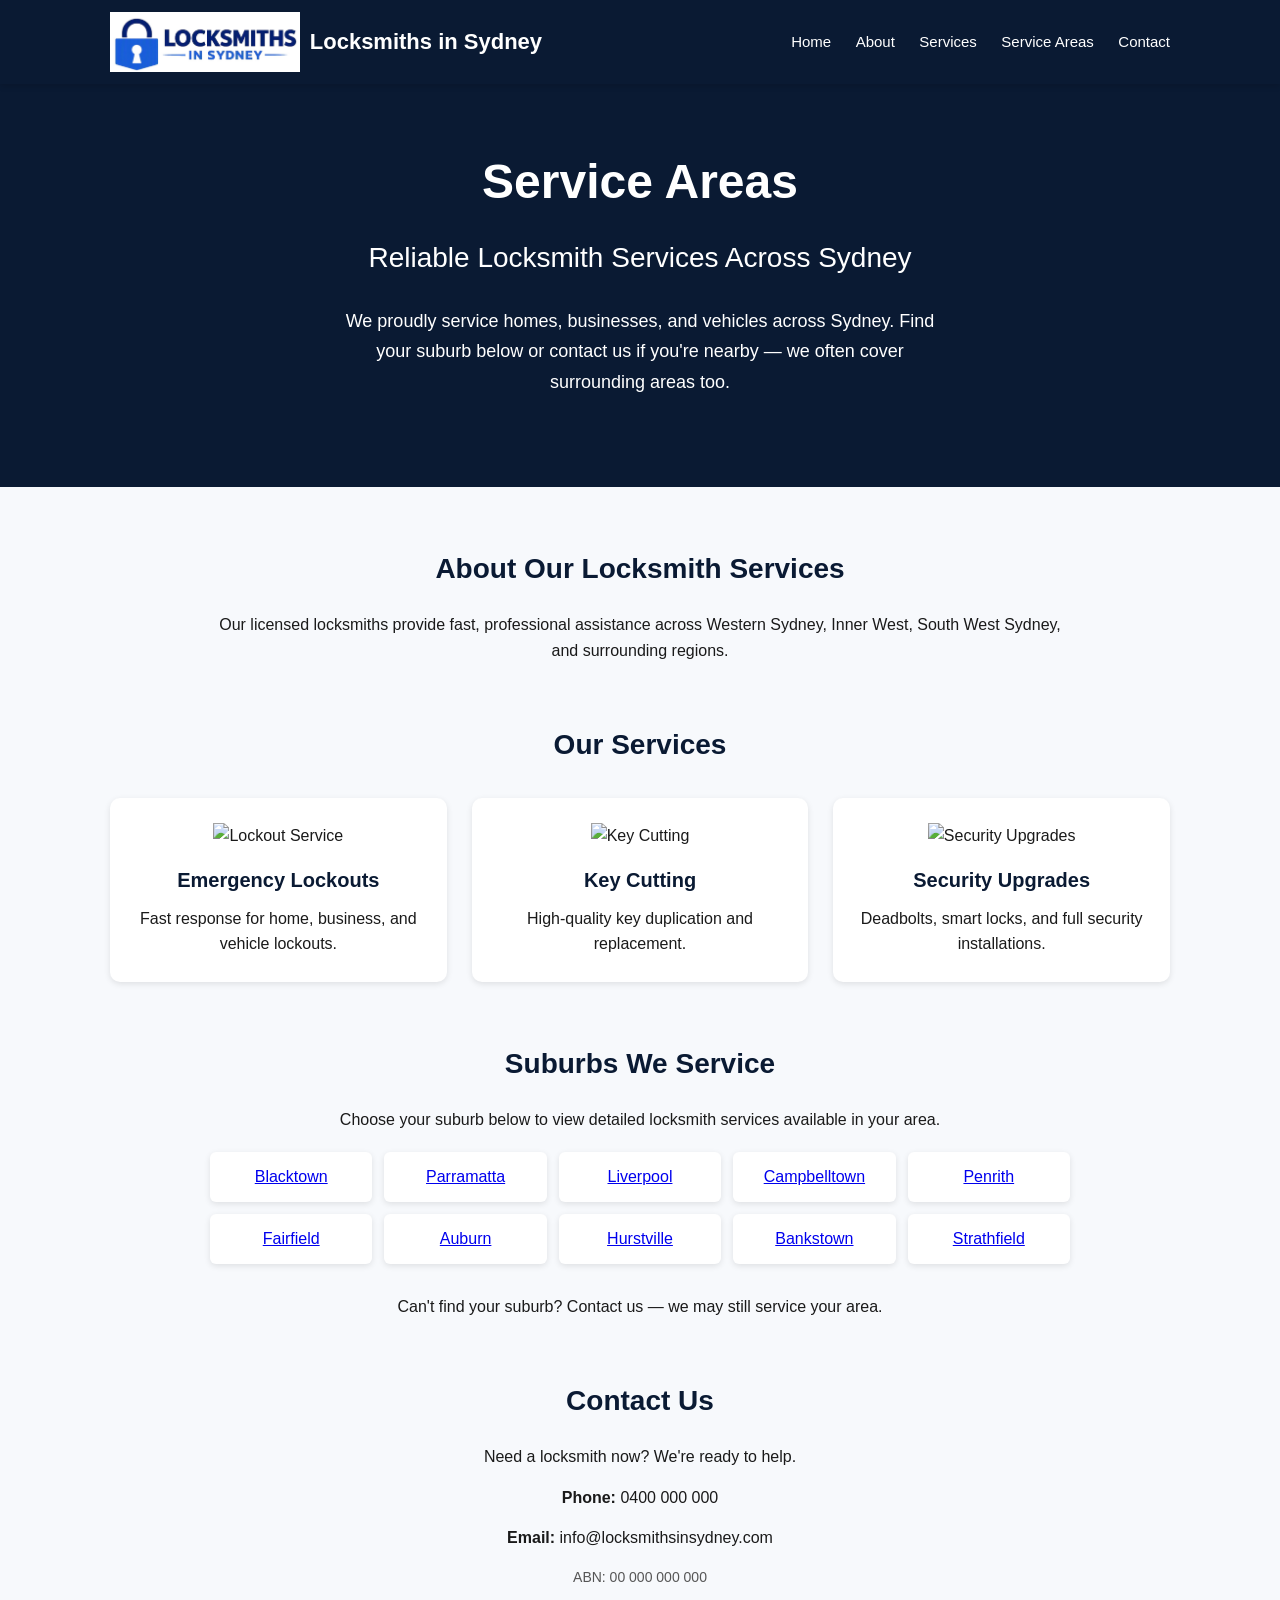
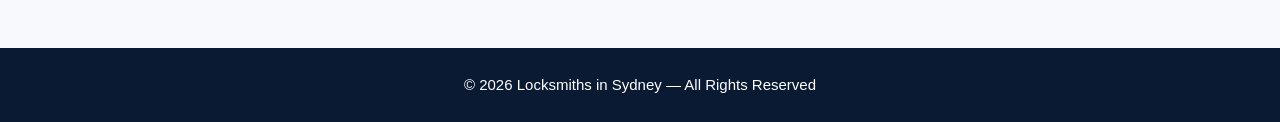
==== service-areas.html @ b6d818fc "Add service-areas.html for locksmith services This file contains the complete HTML structure for the" ====
<!DOCTYPE html>
<html lang="en">
<head>
    <meta charset="UTF-8">
    <meta name="viewport" content="width=device-width, initial-scale=1.0">
    <title>Service Areas | Locksmiths in Sydney</title>

    <link rel="stylesheet" href="assets/css/style.css">
</head>

<body>

    <!-- HEADER -->
    <header class="header">
        <div class="header-inner">
            <div class="logo">
                <img src="assets/icons/logo2.jpg" alt="Locksmith Logo">
                <span>Locksmiths in Sydney</span>
            </div>

            <nav class="nav">
                <a href="index.html#hero">Home</a>
                <a href="index.html#about">About</a>
                <a href="index.html#services">Services</a>
                <a href="service-areas.html#areas">Service Areas</a>
                <a href="index.html#contact">Contact</a>
            </nav>
        </div>
    </header>

    <!-- HERO -->
    <section id="hero" class="hero" style="padding: 60px 20px; text-align:center;">
        <div class="hero-content">
            <h1>Service Areas</h1>
            <h2>Reliable Locksmith Services Across Sydney</h2>
            <p>We proudly service homes, businesses, and vehicles across Sydney. 
               Find your suburb below or contact us if you're nearby — we often cover surrounding areas too.</p>
        </div>
    </section>

    <!-- ABOUT -->
    <section id="about" class="about">
        <h3>About Our Locksmith Services</h3>
        <p>Our licensed locksmiths provide fast, professional assistance across Western Sydney, Inner West, South West Sydney, and surrounding regions.</p>
    </section>

    <!-- SERVICES -->
    <section id="services" class="services">
        <h3>Our Services</h3>

        <div class="service-grid">
            <div class="service-card">
                <img src="assets/icons/lock.png" alt="Lockout Service">
                <h4>Emergency Lockouts</h4>
                <p>Fast response for home, business, and vehicle lockouts.</p>
            </div>

            <div class="service-card">
                <img src="assets/icons/key.png" alt="Key Cutting">
                <h4>Key Cutting</h4>
                <p>High‑quality key duplication and replacement.</p>
            </div>

            <div class="service-card">
                <img src="assets/icons/security.png" alt="Security Upgrades">
                <h4>Security Upgrades</h4>
                <p>Deadbolts, smart locks, and full security installations.</p>
            </div>
        </div>
    </section>

    <!-- SERVICE AREAS GRID -->
    <section id="areas" class="areas">
        <h3>Suburbs We Service</h3>

        <p>Choose your suburb below to view detailed locksmith services available in your area.</p>

        <ul class="suburb-grid">
            <li><a href="service-areas/blacktown.html">Blacktown</a></li>
            <li><a href="service-areas/parramatta.html">Parramatta</a></li>
            <li><a href="service-areas/liverpool.html">Liverpool</a></li>
            <li><a href="service-areas/campbelltown.html">Campbelltown</a></li>
            <li><a href="service-areas/penrith.html">Penrith</a></li>
            <li><a href="service-areas/fairfield.html">Fairfield</a></li>
            <li><a href="service-areas/auburn.html">Auburn</a></li>
            <li><a href="service-areas/hurstville.html">Hurstville</a></li>
            <li><a href="service-areas/bankstown.html">Bankstown</a></li>
            <li><a href="service-areas/strathfield.html">Strathfield</a></li>
        </ul>

        <p style="margin-top:30px;">
            Can't find your suburb? Contact us — we may still service your area.
        </p>
    </section>

    <!-- CONTACT -->
    <section id="contact" class="contact">
        <h3>Contact Us</h3>
        <p>Need a locksmith now? We're ready to help.</p>
        <p><strong>Phone:</strong> 0400 000 000</p>
        <p><strong>Email:</strong> info@locksmithsinsydney.com</p>
        <p class="abn">ABN: 00 000 000 000</p>
    </section>

    <!-- FOOTER -->
    <footer class="footer">
        © 2026 Locksmiths in Sydney — All Rights Reserved
    </footer>

</body>
</html>
---- assets/css/style.css ----
/* ------------------------------
   GLOBAL RESET & BASE STYLES
--------------------------------*/
* {
  margin: 0;
  padding: 0;
  box-sizing: border-box;
}

body {
  font-family: Arial, sans-serif;
  background: #f7f9fc;
  color: #1a1a1a;
  line-height: 1.6;
}

/* ------------------------------
   HEADER (Sticky)
--------------------------------*/
.header {
  position: sticky;
  top: 0;
  background: #0a1a33; /* unified navy */
  padding: 12px 0;
  z-index: 999;
  box-shadow: 0 2px 6px rgba(0,0,0,0.15);
}

/* Mobile sticky correction */
@media (max-width: 768px) {
  .header {
    position: sticky;
    top: 0;
    margin: 0;
    padding-top: 0;
    padding-bottom: 0;
  }

  /* iPhone safe-area fix */
  @supports (padding-top: env(safe-area-inset-top)) {
    .header {
      padding-top: env(safe-area-inset-top);
    }
  }
}

.header-inner {
  max-width: 1100px;
  margin: auto;
  display: flex;
  align-items: center;
  justify-content: space-between;
  padding: 0 20px;
}

.logo {
  display: flex;
  align-items: center;
  gap: 10px;
}

.logo img {
  height: 60px; /* larger logo */
}

.logo span {
  color: #fff;
  font-size: 22px;
  font-weight: bold;
}

.nav a {
  color: #fff;
  margin-left: 20px;
  text-decoration: none;
  font-size: 15px;
  transition: 0.2s;
}

.nav a:hover {
  color: #4da3ff;
}

/* ------------------------------
   HERO SECTION (Improved Centering)
--------------------------------*/
.hero {
  background: #0a1a33;
  color: #fff;
  padding: 100px 20px;
  display: flex;
  align-items: center;
  justify-content: center;
  gap: 60px;
  width: 100%;
  text-align: left;
}

.hero-content {
  max-width: 600px;
}

.hero h1 {
  font-size: 48px;
  margin-bottom: 15px;
}

.hero h2 {
  font-size: 28px;
  margin-bottom: 25px;
  font-weight: normal;
}

.hero p {
  margin-bottom: 30px;
  font-size: 18px;
  line-height: 1.7;
}

.cta-button {
  display: inline-block;
  background: #4da3ff;
  color: #fff;
  padding: 14px 26px;
  border-radius: 6px;
  text-decoration: none;
  font-size: 18px;
  font-weight: bold;
  transition: 0.2s;
}

.cta-button:hover {
  background: #1e7cd8;
}

.hero-icon img {
  height: 180px;
}

/* ------------------------------
   SECTION HEADERS
--------------------------------*/
section h3 {
  font-size: 28px;
  margin-bottom: 20px;
  text-align: center;
  color: #0a1a33;
}

/* ------------------------------
   ABOUT SECTION
--------------------------------*/
.about {
  max-width: 900px;
  margin: 60px auto;
  padding: 0 20px;
  text-align: center;
}

.about p {
  margin-bottom: 25px;
}

.about-icons {
  display: flex;
  justify-content: center;
  gap: 40px;
}

.about-icons img {
  height: 70px;
}

/* ------------------------------
   SERVICES SECTION
--------------------------------*/
.services {
  max-width: 1100px;
  margin: 60px auto;
  padding: 0 20px;
}

.service-grid {
  display: grid;
  grid-template-columns: repeat(auto-fit, minmax(240px, 1fr));
  gap: 25px;
  margin-top: 30px;
}

.service-card {
  background: #fff;
  padding: 25px;
  border-radius: 10px;
  text-align: center;
  box-shadow: 0 2px 6px rgba(0,0,0,0.1);
  transition: 0.2s;
}

.service-card:hover {
  transform: translateY(-4px);
}

.service-card img {
  height: 70px;
  margin-bottom: 15px;
}

.service-card h4 {
  font-size: 20px;
  margin-bottom: 10px;
  color: #0a1a33;
}

/* ------------------------------
   SERVICE AREAS
--------------------------------*/
.areas {
  max-width: 900px;
  margin: 60px auto;
  padding: 0 20px;
  text-align: center;
}

.suburb-grid {
  list-style: none;
  margin-top: 20px;
  display: grid;
  grid-template-columns: repeat(auto-fit, minmax(140px, 1fr));
  gap: 12px;
}

.suburb-grid li {
  background: #fff;
  padding: 12px;
  border-radius: 6px;
  box-shadow: 0 2px 6px rgba(0,0,0,0.1);
}

/* ------------------------------
   CONTACT SECTION
--------------------------------*/
.contact {
  max-width: 900px;
  margin: 60px auto;
  padding: 0 20px;
  text-align: center;
}

.contact p {
  margin-bottom: 15px;
}

.abn {
  margin-top: 10px;
  font-size: 14px;
  color: #555;
}

/* ------------------------------
   FOOTER
--------------------------------*/
.footer {
  background: #0a1a33;
  color: #fff;
  text-align: center;
  padding: 25px 0;
  margin-top: 60px;
  font-size: 15px;
}

/* ------------------------------
   ANCHOR OFFSET FIX
--------------------------------*/
:target {
  scroll-margin-top: 90px; /* offset for sticky header */
}

/* ------------------------------
   MOBILE RESPONSIVE
--------------------------------*/
@media (max-width: 768px) {
  .header-inner {
    flex-direction: column;
    gap: 10px;
  }

  .nav a {
    margin: 0 10px;
  }

  .hero {
    flex-direction: column;
    text-align: center;
    padding: 80px 20px;
  }

  .hero-icon img {
    margin-top: 30px;
  }
}
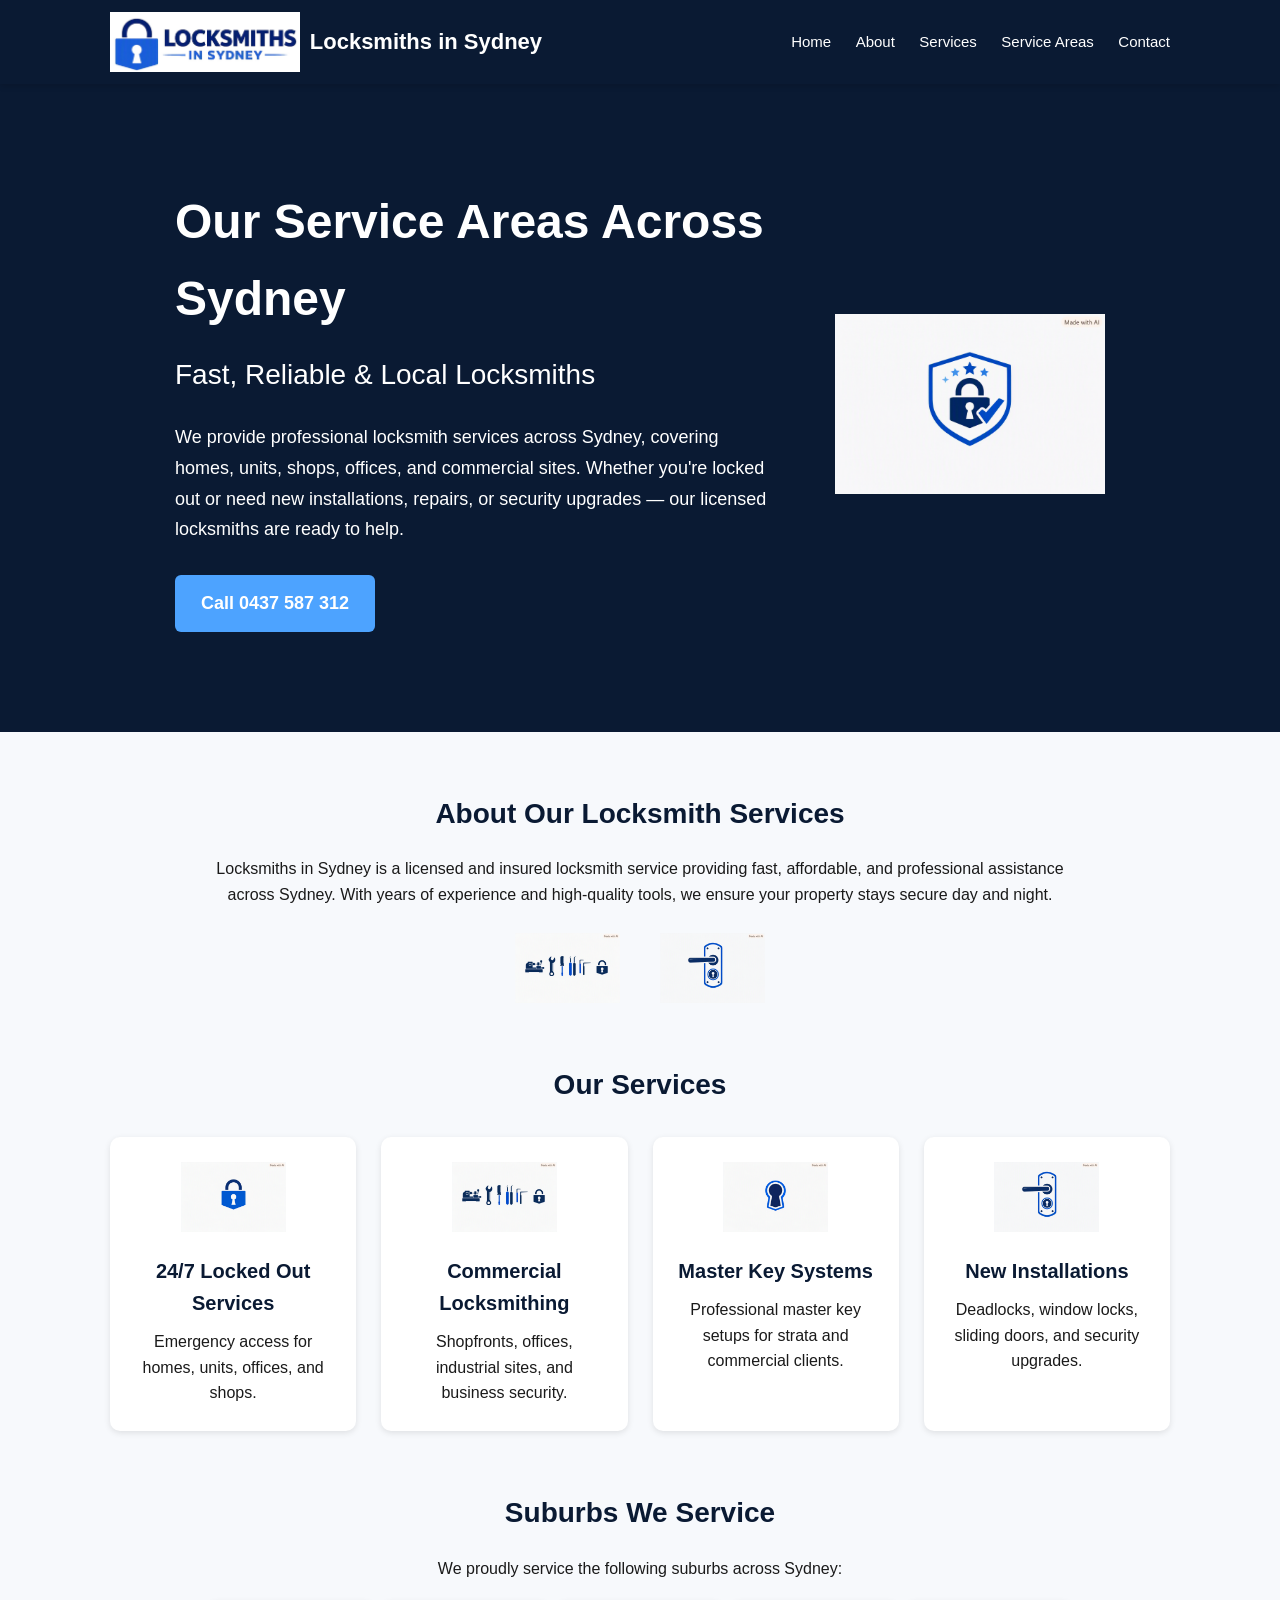
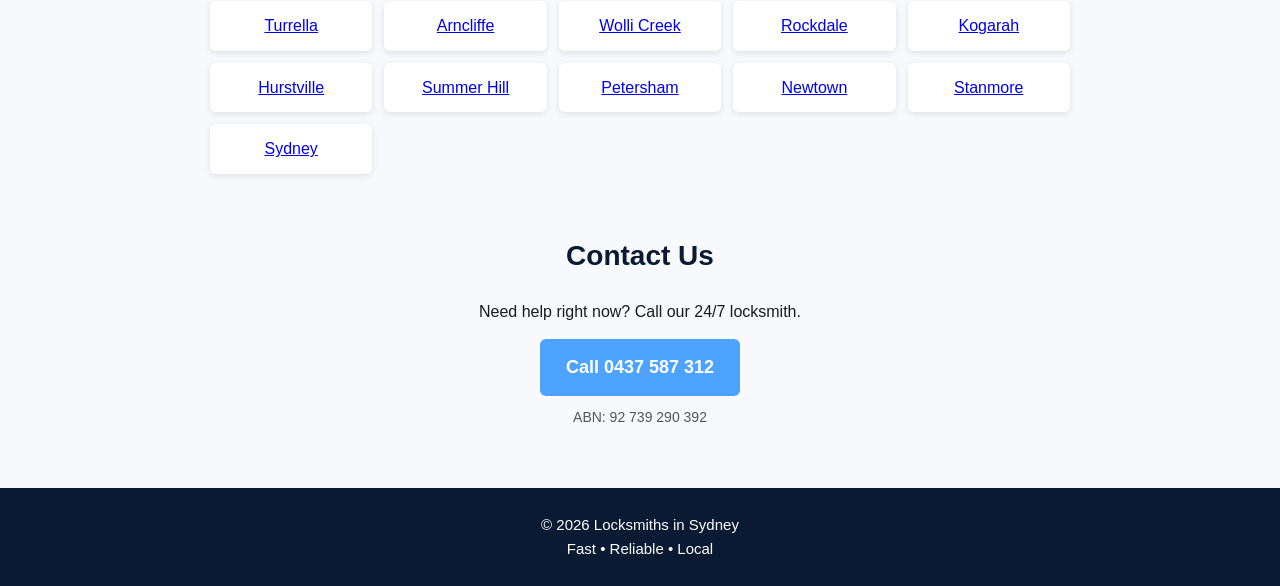
==== commit f41d48bd: "Revise header and hero sections for better clarity Updated the header, hero section, and service are" ====
--- a/service-areas.html
+++ b/service-areas.html
@@ -10,102 +10,131 @@
 
 <body>
 
-    <!-- HEADER -->
-    <header class="header">
-        <div class="header-inner">
-            <div class="logo">
-                <img src="assets/icons/logo2.jpg" alt="Locksmith Logo">
-                <span>Locksmiths in Sydney</span>
-            </div>
+<!-- HEADER (Sticky) -->
+<header class="header">
+  <div class="header-inner">
+    <div class="logo">
+      <img src="assets/icons/logo2.jpg" alt="Locksmiths in Sydney Logo">
+      <span>Locksmiths in Sydney</span>
+    </div>
 
-            <nav class="nav">
-                <a href="index.html#hero">Home</a>
-                <a href="index.html#about">About</a>
-                <a href="index.html#services">Services</a>
-                <a href="service-areas.html#areas">Service Areas</a>
-                <a href="index.html#contact">Contact</a>
-            </nav>
-        </div>
-    </header>
+    <nav class="nav">
+      <a href="index.html#hero">Home</a>
+      <a href="index.html#about">About</a>
+      <a href="index.html#services">Services</a>
+      <a href="service-areas.html">Service Areas</a>
+      <a href="index.html#contact">Contact</a>
+    </nav>
+  </div>
+</header>
 
-    <!-- HERO -->
-    <section id="hero" class="hero" style="padding: 60px 20px; text-align:center;">
-        <div class="hero-content">
-            <h1>Service Areas</h1>
-            <h2>Reliable Locksmith Services Across Sydney</h2>
-            <p>We proudly service homes, businesses, and vehicles across Sydney. 
-               Find your suburb below or contact us if you're nearby — we often cover surrounding areas too.</p>
-        </div>
-    </section>
 
-    <!-- ABOUT -->
-    <section id="about" class="about">
-        <h3>About Our Locksmith Services</h3>
-        <p>Our licensed locksmiths provide fast, professional assistance across Western Sydney, Inner West, South West Sydney, and surrounding regions.</p>
-    </section>
+<!-- HERO -->
+<section id="hero" class="hero">
+  <div class="hero-content">
+    <h1>Our Service Areas Across Sydney</h1>
+    <h2>Fast, Reliable & Local Locksmiths</h2>
 
-    <!-- SERVICES -->
-    <section id="services" class="services">
-        <h3>Our Services</h3>
+    <p>
+      We provide professional locksmith services across Sydney, covering homes, units, shops, offices, and commercial sites. 
+      Whether you're locked out or need new installations, repairs, or security upgrades — our licensed locksmiths are ready to help.
+    </p>
 
-        <div class="service-grid">
-            <div class="service-card">
-                <img src="assets/icons/lock.png" alt="Lockout Service">
-                <h4>Emergency Lockouts</h4>
-                <p>Fast response for home, business, and vehicle lockouts.</p>
-            </div>
+    <a href="tel:0437587312" class="cta-button">Call 0437 587 312</a>
+  </div>
 
-            <div class="service-card">
-                <img src="assets/icons/key.png" alt="Key Cutting">
-                <h4>Key Cutting</h4>
-                <p>High‑quality key duplication and replacement.</p>
-            </div>
+  <div class="hero-icon">
+    <img src="assets/icons/security-badge.png" alt="Security Badge">
+  </div>
+</section>
 
-            <div class="service-card">
-                <img src="assets/icons/security.png" alt="Security Upgrades">
-                <h4>Security Upgrades</h4>
-                <p>Deadbolts, smart locks, and full security installations.</p>
-            </div>
-        </div>
-    </section>
 
-    <!-- SERVICE AREAS GRID -->
-    <section id="areas" class="areas">
-        <h3>Suburbs We Service</h3>
+<!-- ABOUT -->
+<section id="about" class="about">
+  <h3>About Our Locksmith Services</h3>
+  <p>
+    Locksmiths in Sydney is a licensed and insured locksmith service providing fast, affordable, and professional assistance across Sydney. 
+    With years of experience and high‑quality tools, we ensure your property stays secure day and night.
+  </p>
 
-        <p>Choose your suburb below to view detailed locksmith services available in your area.</p>
+  <div class="about-icons">
+    <img src="assets/icons/tool-silhouettes.png" alt="Tools">
+    <img src="assets/icons/door-hardware.png" alt="Door Hardware">
+  </div>
+</section>
 
-        <ul class="suburb-grid">
-            <li><a href="service-areas/blacktown.html">Blacktown</a></li>
-            <li><a href="service-areas/parramatta.html">Parramatta</a></li>
-            <li><a href="service-areas/liverpool.html">Liverpool</a></li>
-            <li><a href="service-areas/campbelltown.html">Campbelltown</a></li>
-            <li><a href="service-areas/penrith.html">Penrith</a></li>
-            <li><a href="service-areas/fairfield.html">Fairfield</a></li>
-            <li><a href="service-areas/auburn.html">Auburn</a></li>
-            <li><a href="service-areas/hurstville.html">Hurstville</a></li>
-            <li><a href="service-areas/bankstown.html">Bankstown</a></li>
-            <li><a href="service-areas/strathfield.html">Strathfield</a></li>
-        </ul>
 
-        <p style="margin-top:30px;">
-            Can't find your suburb? Contact us — we may still service your area.
-        </p>
-    </section>
+<!-- SERVICES -->
+<section id="services" class="services">
+  <h3>Our Services</h3>
 
-    <!-- CONTACT -->
-    <section id="contact" class="contact">
-        <h3>Contact Us</h3>
-        <p>Need a locksmith now? We're ready to help.</p>
-        <p><strong>Phone:</strong> 0400 000 000</p>
-        <p><strong>Email:</strong> info@locksmithsinsydney.com</p>
-        <p class="abn">ABN: 00 000 000 000</p>
-    </section>
+  <div class="service-grid">
 
-    <!-- FOOTER -->
-    <footer class="footer">
-        © 2026 Locksmiths in Sydney — All Rights Reserved
-    </footer>
+    <div class="service-card">
+      <img src="assets/icons/lock-icon.png" alt="Lock Icon">
+      <h4>24/7 Locked Out Services</h4>
+      <p>Emergency access for homes, units, offices, and shops.</p>
+    </div>
+
+    <div class="service-card">
+      <img src="assets/icons/tool-silhouettes.png" alt="Tools">
+      <h4>Commercial Locksmithing</h4>
+      <p>Shopfronts, offices, industrial sites, and business security.</p>
+    </div>
+
+    <div class="service-card">
+      <img src="assets/icons/keyhole-icon.png" alt="Keyhole">
+      <h4>Master Key Systems</h4>
+      <p>Professional master key setups for strata and commercial clients.</p>
+    </div>
+
+    <div class="service-card">
+      <img src="assets/icons/door-hardware.png" alt="Door Hardware">
+      <h4>New Installations</h4>
+      <p>Deadlocks, window locks, sliding doors, and security upgrades.</p>
+    </div>
+
+  </div>
+</section>
+
+
+<!-- SERVICE AREAS -->
+<section id="areas" class="areas">
+  <h3>Suburbs We Service</h3>
+  <p>We proudly service the following suburbs across Sydney:</p>
+
+  <ul class="suburb-grid">
+    <li><a href="service-areas/turrella.html">Turrella</a></li>
+    <li><a href="service-areas/arncliffe.html">Arncliffe</a></li>
+    <li><a href="service-areas/wolli-creek.html">Wolli Creek</a></li>
+    <li><a href="service-areas/rockdale.html">Rockdale</a></li>
+    <li><a href="service-areas/kogarah.html">Kogarah</a></li>
+    <li><a href="service-areas/hurstville.html">Hurstville</a></li>
+    <li><a href="service-areas/summer-hill.html">Summer Hill</a></li>
+    <li><a href="service-areas/petersham.html">Petersham</a></li>
+    <li><a href="service-areas/newtown.html">Newtown</a></li>
+    <li><a href="service-areas/stanmore.html">Stanmore</a></li>
+    <li><a href="service-areas/sydney.html">Sydney</a></li>
+  </ul>
+</section>
+
+
+<!-- CONTACT -->
+<section id="contact" class="contact">
+  <h3>Contact Us</h3>
+  <p>Need help right now? Call our 24/7 locksmith.</p>
+
+  <a href="tel:0437587312" class="cta-button">Call 0437 587 312</a>
+
+  <p class="abn">ABN: 92 739 290 392</p>
+</section>
+
+
+<!-- FOOTER -->
+<footer class="footer">
+  <p>© 2026 Locksmiths in Sydney</p>
+  <p>Fast • Reliable • Local</p>
+</footer>
 
 </body>
 </html>
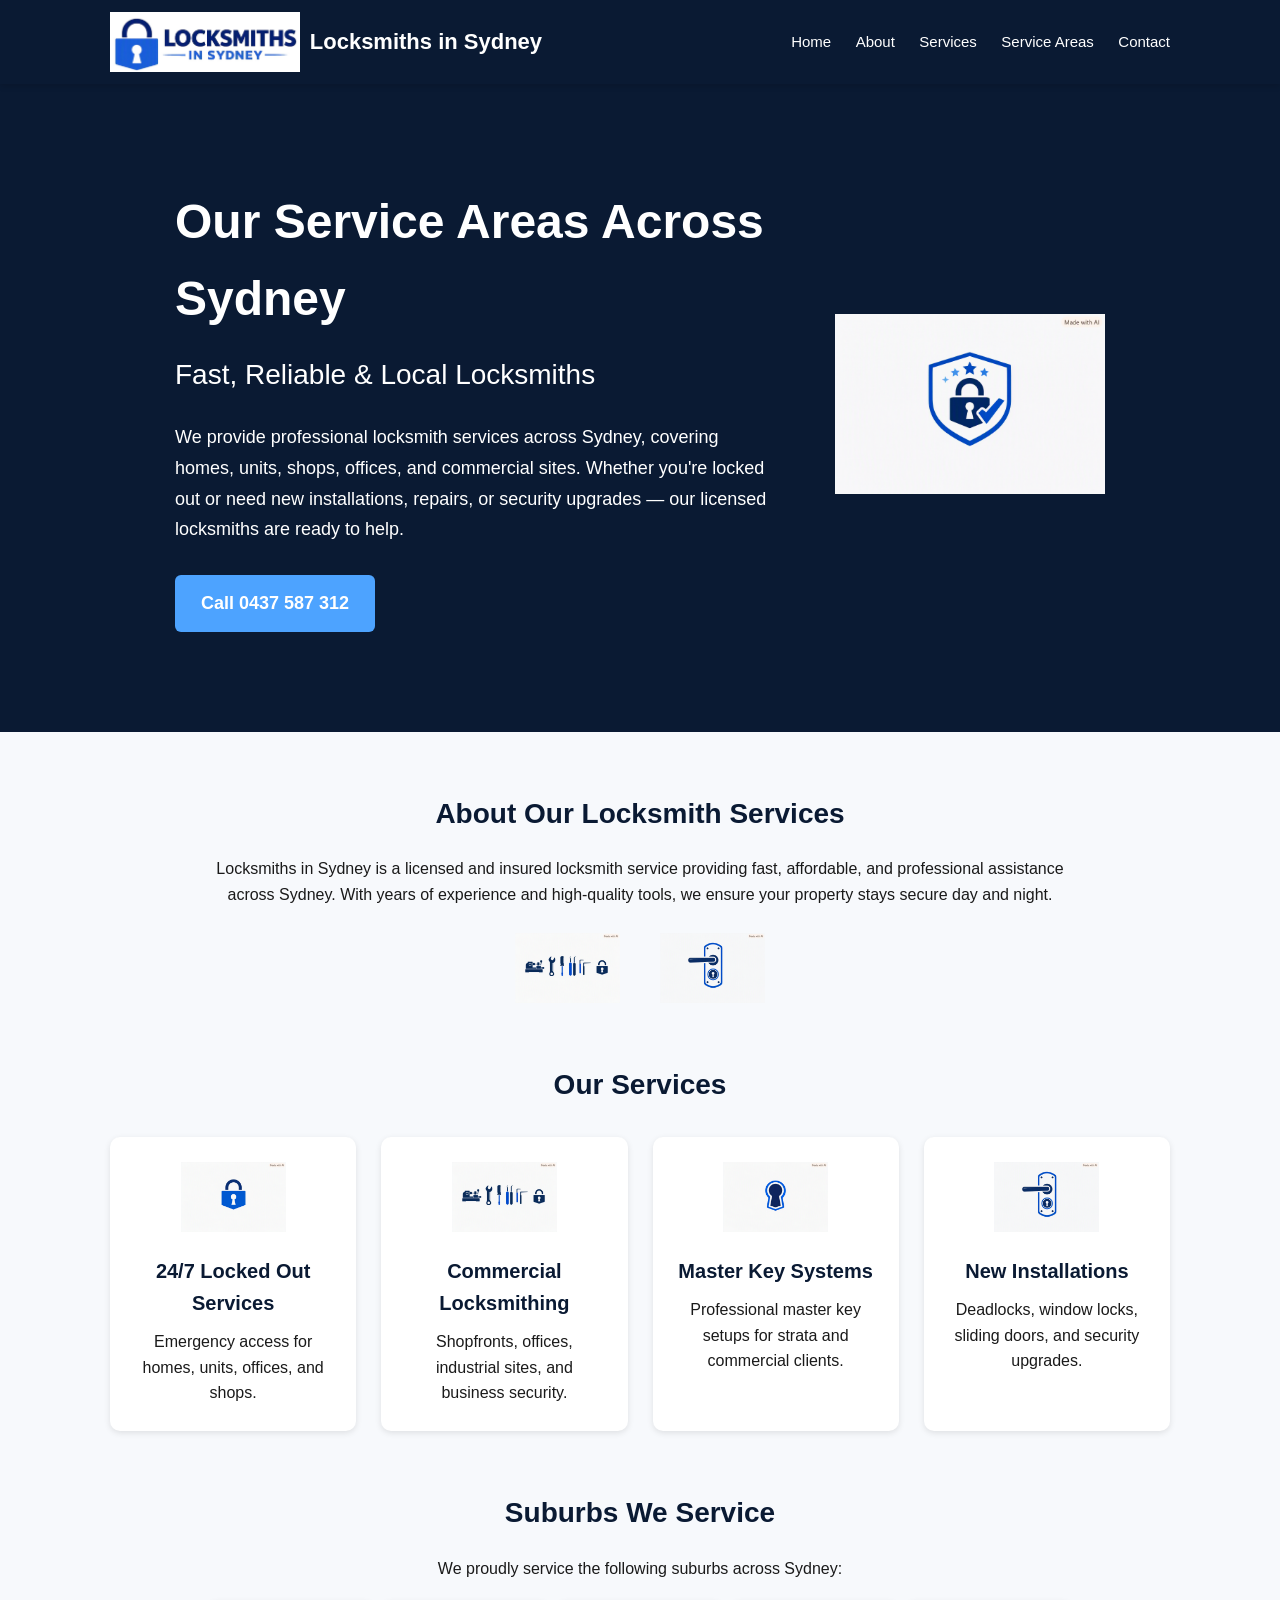
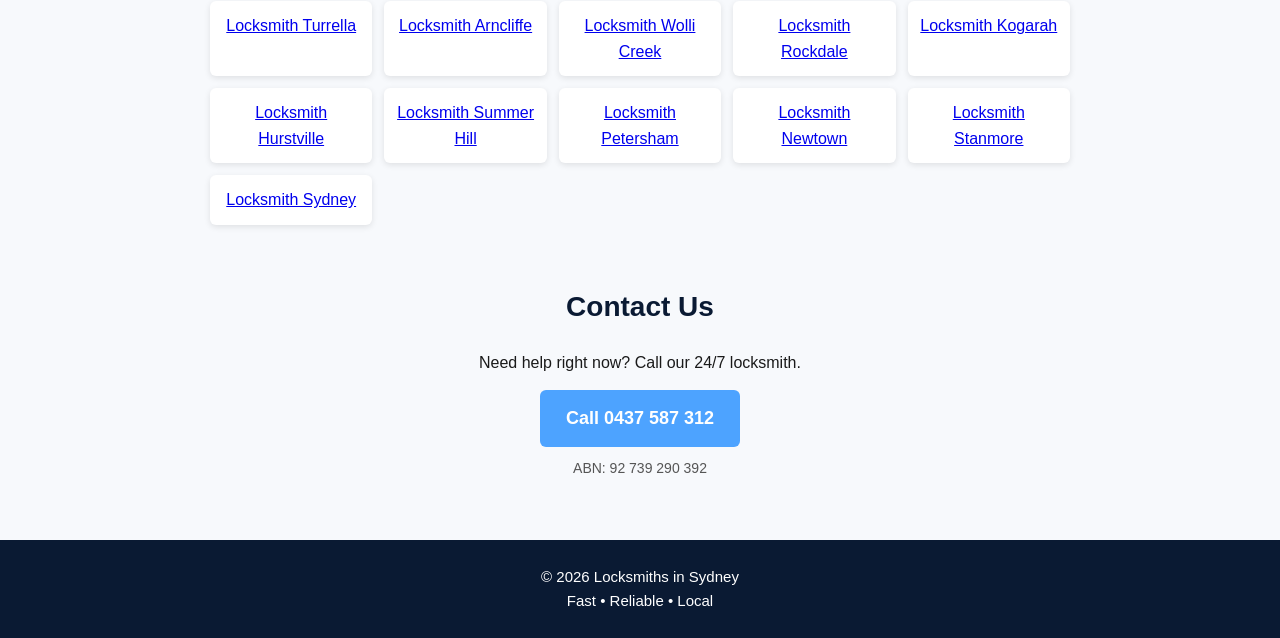
==== commit a66a8757: "Add locksmith service areas to service-areas.html" ====
--- a/service-areas.html
+++ b/service-areas.html
@@ -104,17 +104,17 @@
   <p>We proudly service the following suburbs across Sydney:</p>
 
   <ul class="suburb-grid">
-    <li><a href="service-areas/turrella.html">Turrella</a></li>
-    <li><a href="service-areas/arncliffe.html">Arncliffe</a></li>
-    <li><a href="service-areas/wolli-creek.html">Wolli Creek</a></li>
-    <li><a href="service-areas/rockdale.html">Rockdale</a></li>
-    <li><a href="service-areas/kogarah.html">Kogarah</a></li>
-    <li><a href="service-areas/hurstville.html">Hurstville</a></li>
-    <li><a href="service-areas/summer-hill.html">Summer Hill</a></li>
-    <li><a href="service-areas/petersham.html">Petersham</a></li>
-    <li><a href="service-areas/newtown.html">Newtown</a></li>
-    <li><a href="service-areas/stanmore.html">Stanmore</a></li>
-    <li><a href="service-areas/sydney.html">Sydney</a></li>
+    <li><a href="service-areas/locksmith-turrella.html">Locksmith Turrella</a></li>
+    <li><a href="service-areas/locksmith-arncliffe.html">Locksmith Arncliffe</a></li>
+    <li><a href="service-areas/locksmith-wolli-creek.html">Locksmith Wolli Creek</a></li>
+    <li><a href="service-areas/locksmith-rockdale.html">Locksmith Rockdale</a></li>
+    <li><a href="service-areas/locksmith-kogarah.html">Locksmith Kogarah</a></li>
+    <li><a href="service-areas/locksmith-hurstville.html">Locksmith Hurstville</a></li>
+    <li><a href="service-areas/locksmith-summer-hill.html">Locksmith Summer Hill</a></li>
+    <li><a href="service-areas/locksmith-petersham.html">Locksmith Petersham</a></li>
+    <li><a href="service-areas/locksmith-newtown.html">Locksmith Newtown</a></li>
+    <li><a href="service-areas/locksmith-stanmore.html">Locksmith Stanmore</a></li>
+    <li><a href="service-areas/locksmith-sydney.html">Locksmith Sydney</a></li>
   </ul>
 </section>
 
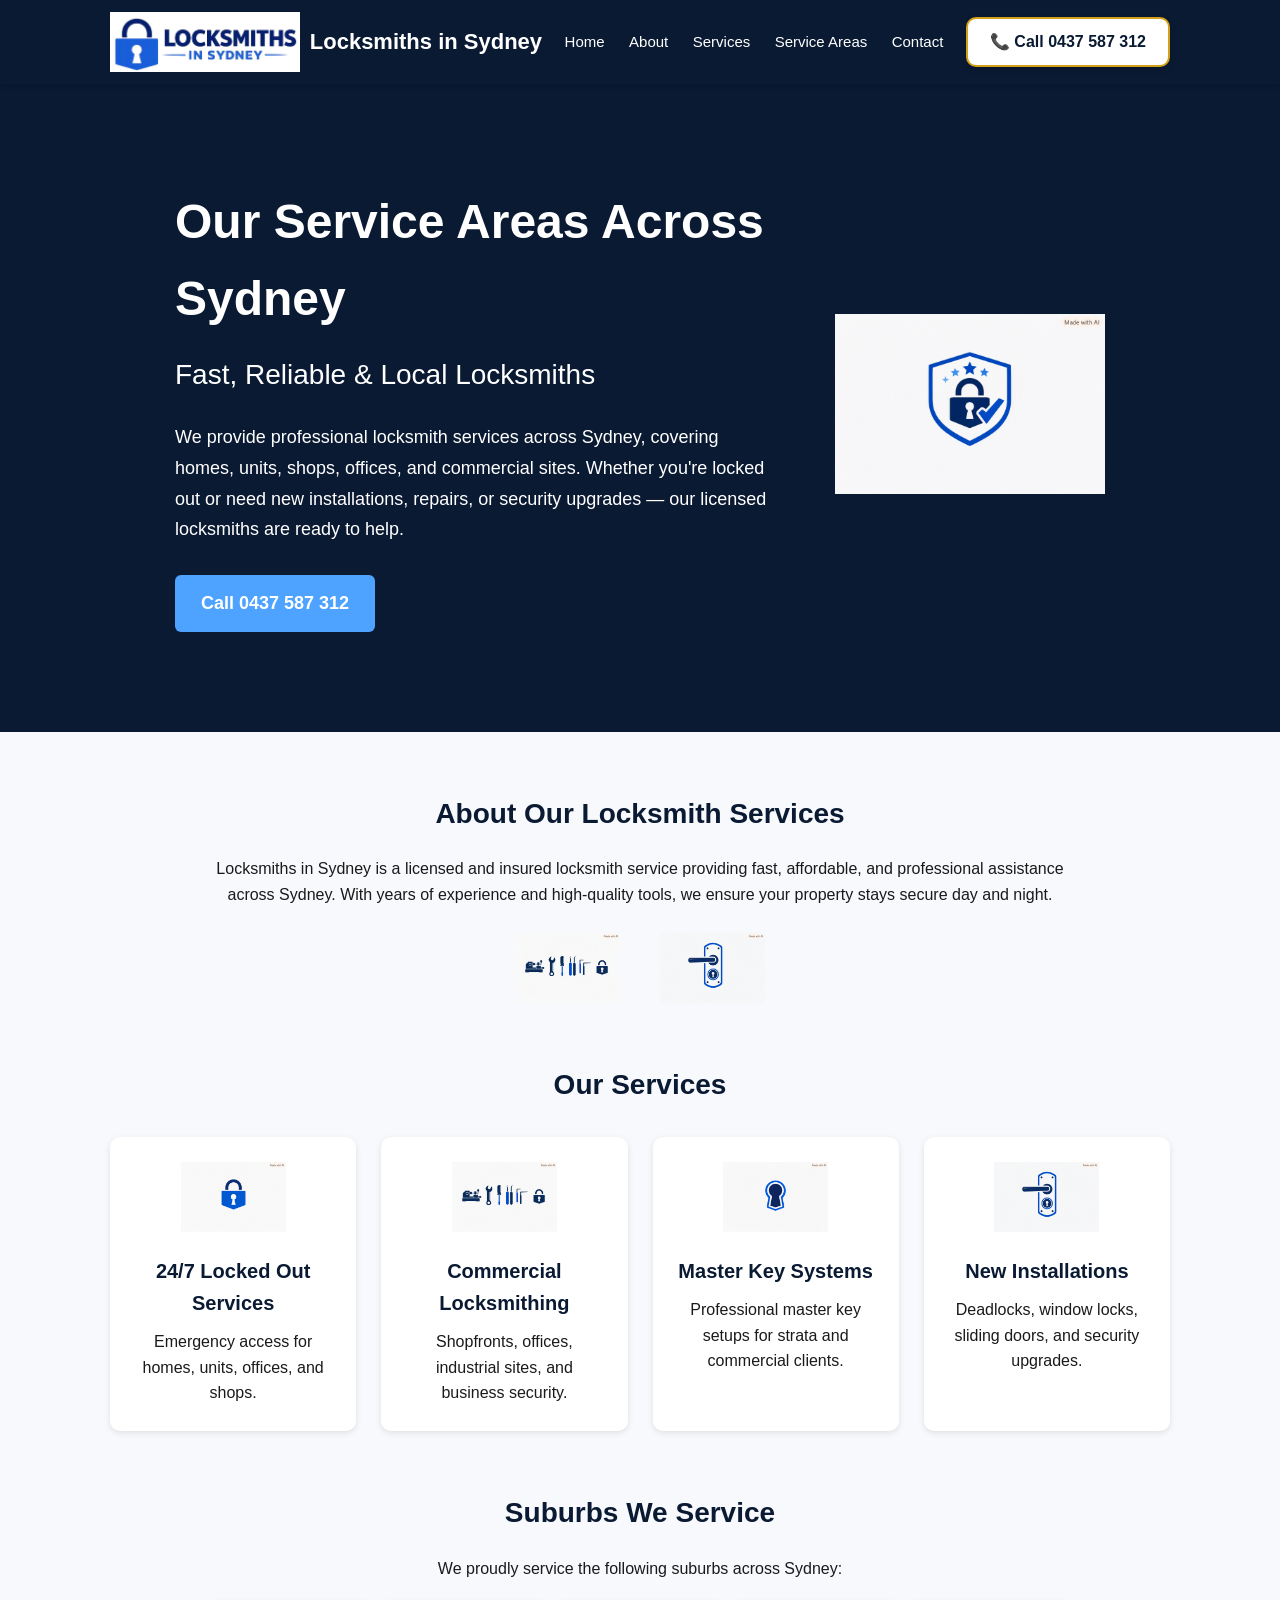
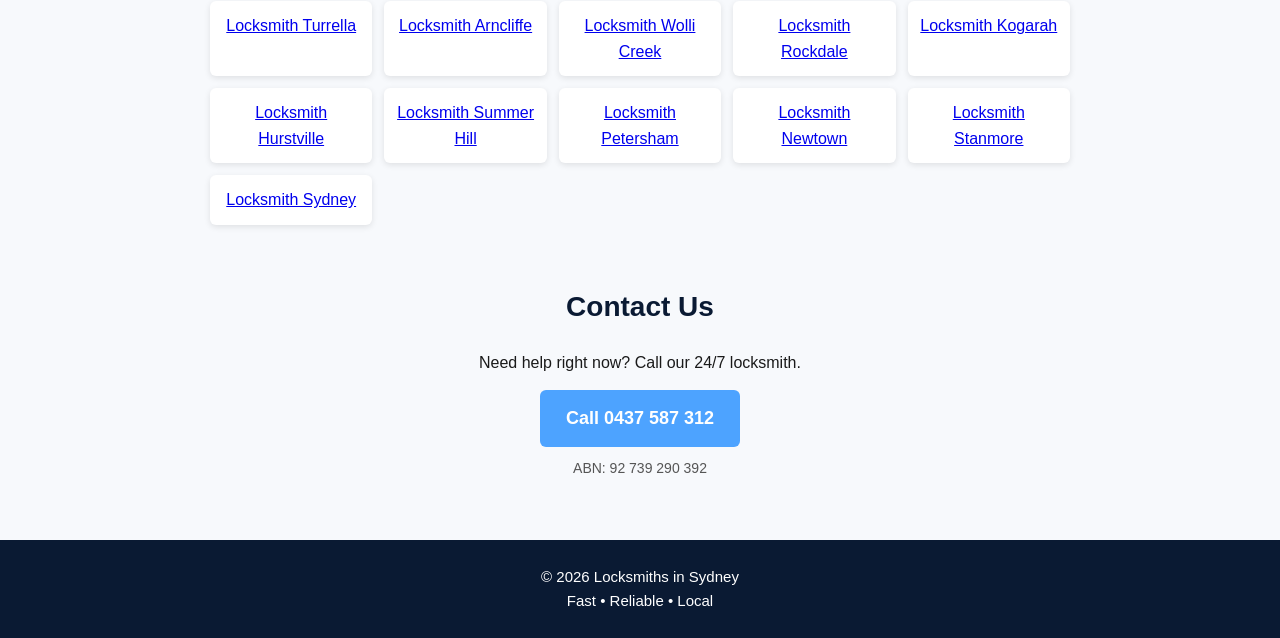
==== commit dbe09d4e: "Add call now button to header" ====
--- a/service-areas.html
+++ b/service-areas.html
@@ -10,7 +10,6 @@
 
 <body>
 
-<!-- HEADER (Sticky) -->
 <header class="header">
   <div class="header-inner">
     <div class="logo">
@@ -25,6 +24,8 @@
       <a href="service-areas.html">Service Areas</a>
       <a href="index.html#contact">Contact</a>
     </nav>
+
+    <a href="tel:0437587312" class="call-now-btn">📞 Call 0437 587 312</a>
   </div>
 </header>
 
--- a/assets/css/style.css
+++ b/assets/css/style.css
@@ -81,6 +81,45 @@
   color: #4da3ff;
 }
 
+/* ⭐ NEW — CALL NOW BUTTON */
+.call-now-btn {
+  background: #ffffff;
+  color: #0a1a33;
+  padding: 10px 22px;
+  border-radius: 10px;
+  font-weight: 700;
+  text-decoration: none;
+  font-size: 16px;
+  margin-left: 20px;
+  white-space: nowrap;
+  border: 2px solid #d4a017; /* gold outline */
+  box-shadow: 0 2px 6px rgba(0,0,0,0.15); /* subtle lift */
+  transition: 0.25s ease;
+  display: inline-flex;
+  align-items: center;
+  gap: 6px; /* spacing for phone icon */
+}
+
+.call-now-btn:hover {
+  background: #fff7d6; /* soft gold tint */
+  border-color: #e6b824;
+  box-shadow: 0 3px 8px rgba(0,0,0,0.25);
+}
+
+/* Mobile header layout */
+@media (max-width: 768px) {
+  .header-inner {
+    flex-direction: column;
+    gap: 10px;
+  }
+
+  .call-now-btn {
+    padding: 10px 16px;
+    font-size: 15px;
+    margin-left: 0;
+  }
+}
+
 /* ------------------------------
    HERO SECTION (Improved Centering)
 --------------------------------*/
@@ -279,11 +318,6 @@
    MOBILE RESPONSIVE
 --------------------------------*/
 @media (max-width: 768px) {
-  .header-inner {
-    flex-direction: column;
-    gap: 10px;
-  }
-
   .nav a {
     margin: 0 10px;
   }
